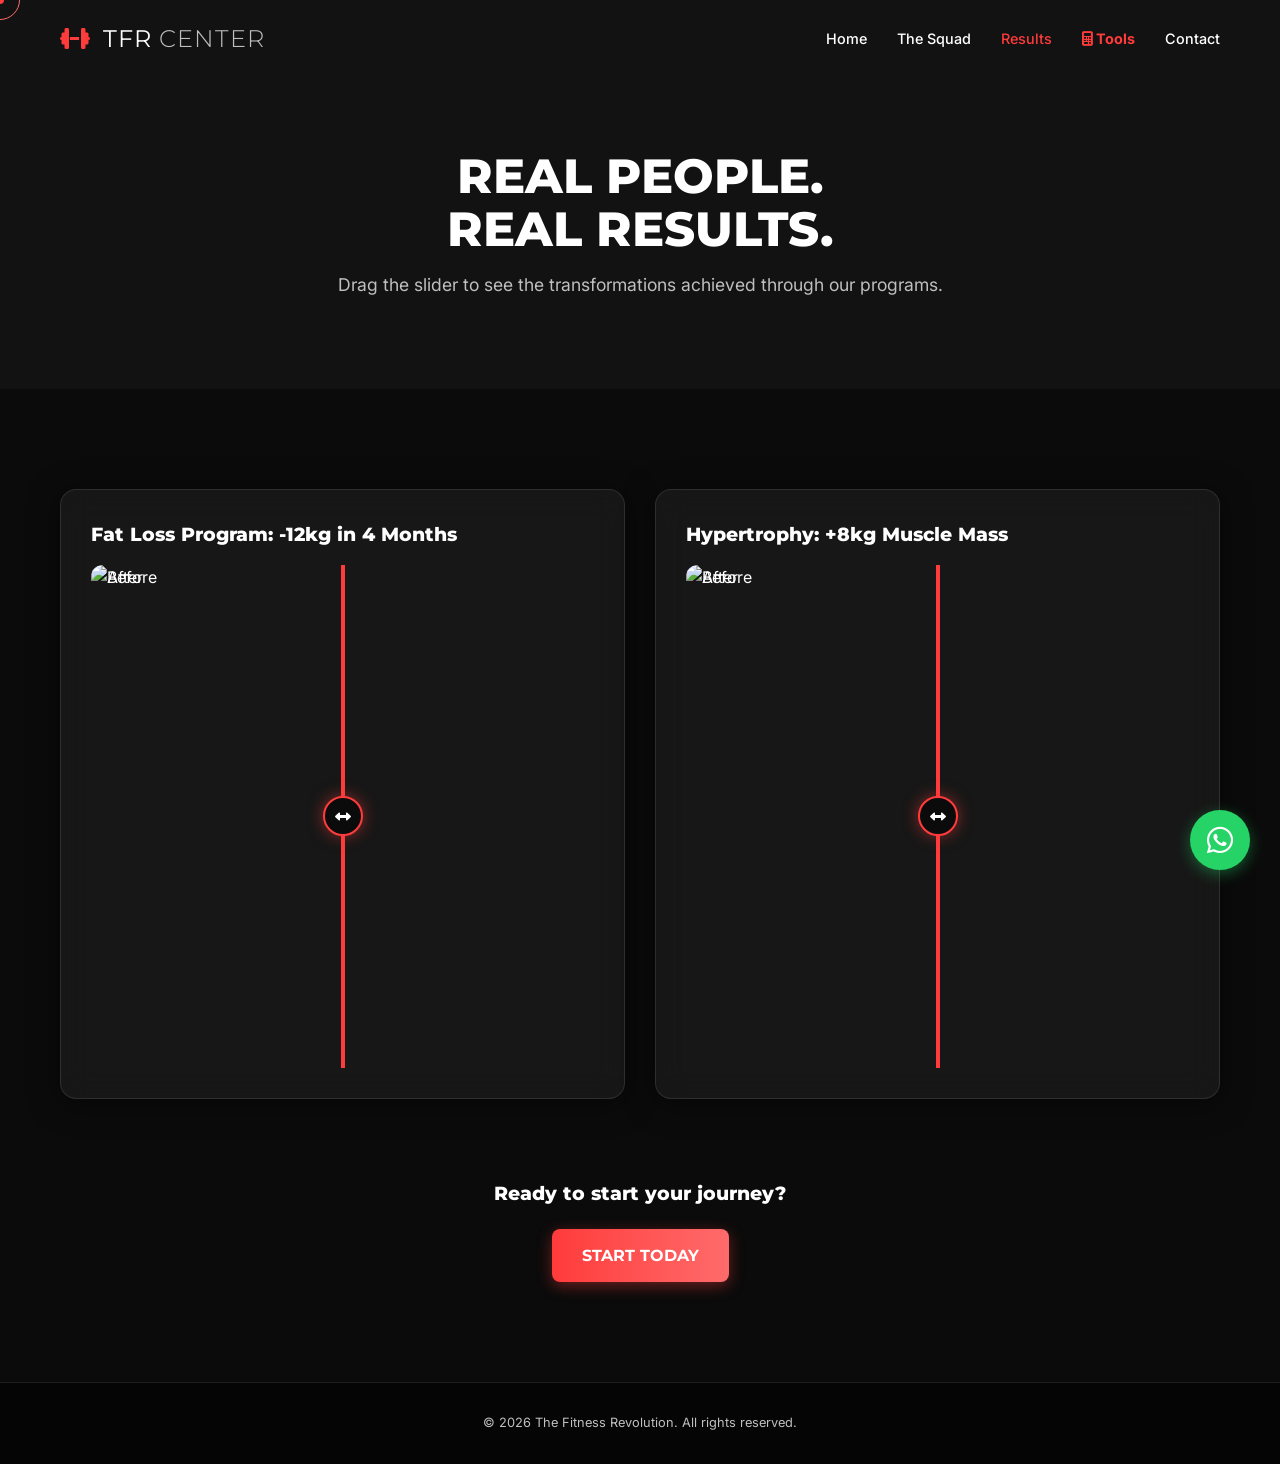
==== results.html @ 2350c52a "Add files via upload" ====
<!DOCTYPE html>
<html lang="en">
<head>
    <meta charset="UTF-8">
    <meta name="viewport" content="width=device-width, initial-scale=1.0">
    <title>Transformations | The Fitness Revolution</title>
    <link href="https://fonts.googleapis.com/css2?family=Inter:wght@300;400;500&family=Montserrat:wght@500;700;800;900&display=swap" rel="stylesheet">
    <link rel="stylesheet" href="https://cdnjs.cloudflare.com/ajax/libs/font-awesome/6.4.0/css/all.min.css">
    <link href="https://unpkg.com/aos@2.3.1/dist/aos.css" rel="stylesheet">
    
    <style>
        /* --- Base Setup --- */
        :root {
            --bg-primary: #0B0B0B; --bg-secondary: #121212;
            --accent: #FF3B3B; --accent-sec: #FF6B6B;
            --glass-bg: rgba(255, 255, 255, 0.05); --glass-border: rgba(255, 255, 255, 0.1);
            --text-main: #FFFFFF; --text-sec: #BFBFBF;
            --font-heading: 'Montserrat', sans-serif; --font-body: 'Inter', sans-serif;
        }
        * { margin: 0; padding: 0; box-sizing: border-box; }
        html { scroll-behavior: smooth; cursor: none; }
        body { background-color: var(--bg-primary); color: var(--text-main); font-family: var(--font-body); overflow-x: hidden; line-height: 1.6; }
        
        /* --- Custom Cursor --- */
        .cursor-dot { width: 8px; height: 8px; background-color: var(--accent); border-radius: 50%; position: fixed; top: 0; left: 0; pointer-events: none; z-index: 9999; transform: translate(-50%, -50%); }
        .cursor-glow { width: 40px; height: 40px; border: 1px solid var(--accent-sec); border-radius: 50%; position: fixed; top: 0; left: 0; pointer-events: none; z-index: 9998; transform: translate(-50%, -50%); transition: width 0.2s, height 0.2s, background 0.2s; }
        .cursor-hover { width: 60px; height: 60px; background: rgba(255, 59, 59, 0.1); }

        /* --- Typography & Layout --- */
        h1, h2, h3, h4 { font-family: var(--font-heading); font-weight: 800; }
        .text-gradient { background: linear-gradient(90deg, var(--accent), var(--accent-sec)); -webkit-background-clip: text; -webkit-text-fill-color: transparent; }
        .container { max-width: 1200px; margin: 0 auto; padding: 0 20px; }
        .section { padding: 100px 0; }
        .bg-darker { background-color: var(--bg-secondary); }
        .grid-2 { display: grid; grid-template-columns: repeat(auto-fit, minmax(300px, 1fr)); gap: 30px; }
        
        /* --- UI Elements --- */
        .glass-panel { background: var(--glass-bg); backdrop-filter: blur(16px); -webkit-backdrop-filter: blur(16px); border: 1px solid var(--glass-border); border-radius: 16px; padding: 30px; box-shadow: 0 4px 30px rgba(0, 0, 0, 0.5); }
        .btn { display: inline-block; padding: 14px 30px; font-family: var(--font-heading); font-weight: 700; text-transform: uppercase; text-decoration: none; border-radius: 8px; cursor: none; transition: all 0.3s ease; text-align: center; }
        .btn-primary { background: linear-gradient(90deg, var(--accent), var(--accent-sec)); color: #fff; border: none; box-shadow: 0 4px 15px rgba(255, 59, 59, 0.4); }
        .btn-primary:hover { box-shadow: 0 6px 25px rgba(255, 59, 59, 0.6); transform: scale(1.02); }
        .btn-outline { background: transparent; color: #fff; border: 1px solid var(--accent); }
        .btn-outline:hover { background: var(--accent); color: #fff; }

        /* --- Navbar & Footer --- */
        .navbar { position: fixed; top: 0; left: 0; width: 100%; padding: 20px 0; z-index: 1000; transition: all 0.4s ease; }
        .navbar.scrolled { padding: 15px 0; background: rgba(11, 11, 11, 0.9); backdrop-filter: blur(20px); border-bottom: 1px solid var(--glass-border); }
        .nav-container { max-width: 1200px; margin: 0 auto; padding: 0 20px; display: flex; justify-content: space-between; align-items: center; }
        .logo { font-family: var(--font-heading); font-size: 1.5rem; color: #fff; text-decoration: none; letter-spacing: 1px; }
        .logo i { color: var(--accent); margin-right: 5px; }
        .logo span { font-weight: 300; color: var(--text-sec); }
        .nav-links { display: flex; list-style: none; gap: 30px; }
        .nav-links a { color: #fff; text-decoration: none; font-size: 0.9rem; font-weight: 500; position: relative; padding-bottom: 5px; }
        .nav-links a::after { content: ''; position: absolute; bottom: 0; left: 0; width: 0%; height: 2px; background: var(--accent); transition: width 0.3s ease; }
        .nav-links a:hover::after { width: 100%; }
        .highlight-link { color: var(--accent) !important; font-weight: 700 !important; }
        .highlight-link::after { display: none; }
        .floating-wa { position: fixed; bottom: 30px; right: 30px; background: #25D366; color: #fff; width: 60px; height: 60px; border-radius: 50%; display: flex; align-items: center; justify-content: center; font-size: 30px; box-shadow: 0 4px 15px rgba(37, 211, 102, 0.4); z-index: 100; text-decoration: none; transition: transform 0.3s ease; }
        footer { background: #050505; padding: 30px 0; border-top: 1px solid var(--glass-border); text-align: center; color: var(--text-sec); font-size: 0.8rem; }

        /* --- Before & After Slider Specific UI --- */
        .section-header { text-align: center; margin-bottom: 40px; }
        .section-header h2 { font-size: 3rem; text-transform: uppercase; line-height: 1.1; margin-bottom: 15px; }
        .section-header p { color: var(--text-sec); font-size: 1.1rem; }
        
        .compare-container { position: relative; width: 100%; aspect-ratio: 1 / 1; overflow: hidden; border-radius: 12px; cursor: col-resize; }
        .compare-img { position: absolute; top: 0; left: 0; width: 100%; height: 100%; object-fit: cover; pointer-events: none; }
        .compare-before { z-index: 1; }
        .compare-after { z-index: 2; clip-path: inset(0 50% 0 0); }
        .compare-slider { position: absolute; top: 0; left: 0; width: 100%; height: 100%; opacity: 0; z-index: 4; cursor: col-resize; }
        .compare-handle { position: absolute; top: 0; left: 50%; width: 4px; height: 100%; background: var(--accent); z-index: 3; transform: translateX(-50%); pointer-events: none; }
        .compare-btn { position: absolute; top: 50%; left: 50%; transform: translate(-50%, -50%); width: 40px; height: 40px; background: var(--bg-primary); border: 2px solid var(--accent); color: #fff; border-radius: 50%; display: flex; align-items: center; justify-content: center; box-shadow: 0 0 15px rgba(255, 59, 59, 0.5); }
    </style>
</head>
<body>
    <div class="cursor-glow"></div>
    <div class="cursor-dot"></div>
    <a href="https://wa.me/919733071972" target="_blank" class="floating-wa"><i class="fab fa-whatsapp"></i></a>

    <nav class="navbar scrolled" id="navbar">
        <div class="nav-container">
            <a href="index.html" class="logo"><i class="fas fa-dumbbell"></i> TFR <span>CENTER</span></a>
            <ul class="nav-links">
                <li><a href="index.html">Home</a></li>
                <li><a href="squad.html">The Squad</a></li>
                <li><a href="results.html" style="color: var(--accent);">Results</a></li>
                <li><a href="index.html#tools" class="highlight-link"><i class="fas fa-calculator"></i> Tools</a></li>
                <li><a href="index.html#contact">Contact</a></li>
            </ul>
        </div>
    </nav>

    <section class="section bg-darker" style="padding-top: 150px; padding-bottom: 50px;">
        <div class="container section-header" data-aos="fade-up">
            <h2>REAL PEOPLE. <br><span>REAL RESULTS.</span></h2>
            <p>Drag the slider to see the transformations achieved through our programs.</p>
        </div>
    </section>

    <section class="section">
        <div class="container">
            <div class="grid-2">
                <div class="glass-panel" data-aos="fade-up">
                    <h3 style="margin-bottom: 15px;">Fat Loss Program: -12kg in 4 Months</h3>
                    <div class="compare-container">
                        <img src="https://images.unsplash.com/photo-1574680096145-d05b474e2155?q=80&w=800&auto=format&fit=crop" class="compare-img compare-before" alt="Before">
                        <img src="https://images.unsplash.com/photo-1583454110551-21f2fa2afe61?q=80&w=800&auto=format&fit=crop" class="compare-img compare-after" alt="After">
                        <input type="range" min="0" max="100" value="50" class="compare-slider">
                        <div class="compare-handle"><div class="compare-btn"><i class="fas fa-arrows-alt-h"></i></div></div>
                    </div>
                </div>

                <div class="glass-panel" data-aos="fade-up" data-aos-delay="100">
                    <h3 style="margin-bottom: 15px;">Hypertrophy: +8kg Muscle Mass</h3>
                    <div class="compare-container">
                        <img src="https://images.unsplash.com/photo-1534438327276-14e5300c3a48?q=80&w=800&auto=format&fit=crop" class="compare-img compare-before" alt="Before">
                        <img src="https://images.unsplash.com/photo-1581009146145-b5ef050c2e1e?q=80&w=800&auto=format&fit=crop" class="compare-img compare-after" alt="After">
                        <input type="range" min="0" max="100" value="50" class="compare-slider">
                        <div class="compare-handle"><div class="compare-btn"><i class="fas fa-arrows-alt-h"></i></div></div>
                    </div>
                </div>
            </div>
            
            <div style="text-align: center; margin-top: 80px;" data-aos="fade-up">
                <h3 style="margin-bottom: 20px;">Ready to start your journey?</h3>
                <a href="index.html#contact" class="btn btn-primary">START TODAY</a>
            </div>
        </div>
    </section>

    <footer>
        <div class="container">
            <p>© 2026 The Fitness Revolution. All rights reserved.</p>
        </div>
    </footer>

    <script src="https://unpkg.com/aos@2.3.1/dist/aos.js"></script>
    <script>
        // --- Init Scroll Animations ---
        AOS.init({ once: true, offset: 100, duration: 800, easing: 'ease-out-cubic' });

        // --- Custom Cursor Logic ---
        const cursorDot = document.querySelector('.cursor-dot');
        const cursorGlow = document.querySelector('.cursor-glow');
        window.addEventListener('mousemove', (e) => {
            cursorDot.style.left = `${e.clientX}px`; cursorDot.style.top = `${e.clientY}px`;
            cursorGlow.animate({ left: `${e.clientX}px`, top: `${e.clientY}px` }, { duration: 500, fill: "forwards" });
        });
        document.querySelectorAll('a, button, input').forEach(el => {
            el.addEventListener('mouseenter', () => cursorGlow.classList.add('cursor-hover'));
            el.addEventListener('mouseleave', () => cursorGlow.classList.remove('cursor-hover'));
        });

        // --- Navbar Scroll ---
        const navbar = document.getElementById('navbar');
        window.addEventListener('scroll', () => {
            if (window.scrollY > 50) navbar.classList.add('scrolled');
            else navbar.classList.remove('scrolled');
        });

        // --- Interactive Slider Logic ---
        const compareContainers = document.querySelectorAll('.compare-container');
        compareContainers.forEach(container => {
            const slider = container.querySelector('.compare-slider');
            const afterImg = container.querySelector('.compare-after');
            const handle = container.querySelector('.compare-handle');

            slider.addEventListener('input', (e) => {
                const value = e.target.value;
                afterImg.style.clipPath = `inset(0 ${100 - value}% 0 0)`;
                handle.style.left = `${value}%`;
            });
        });
    </script>
</body>
</html>
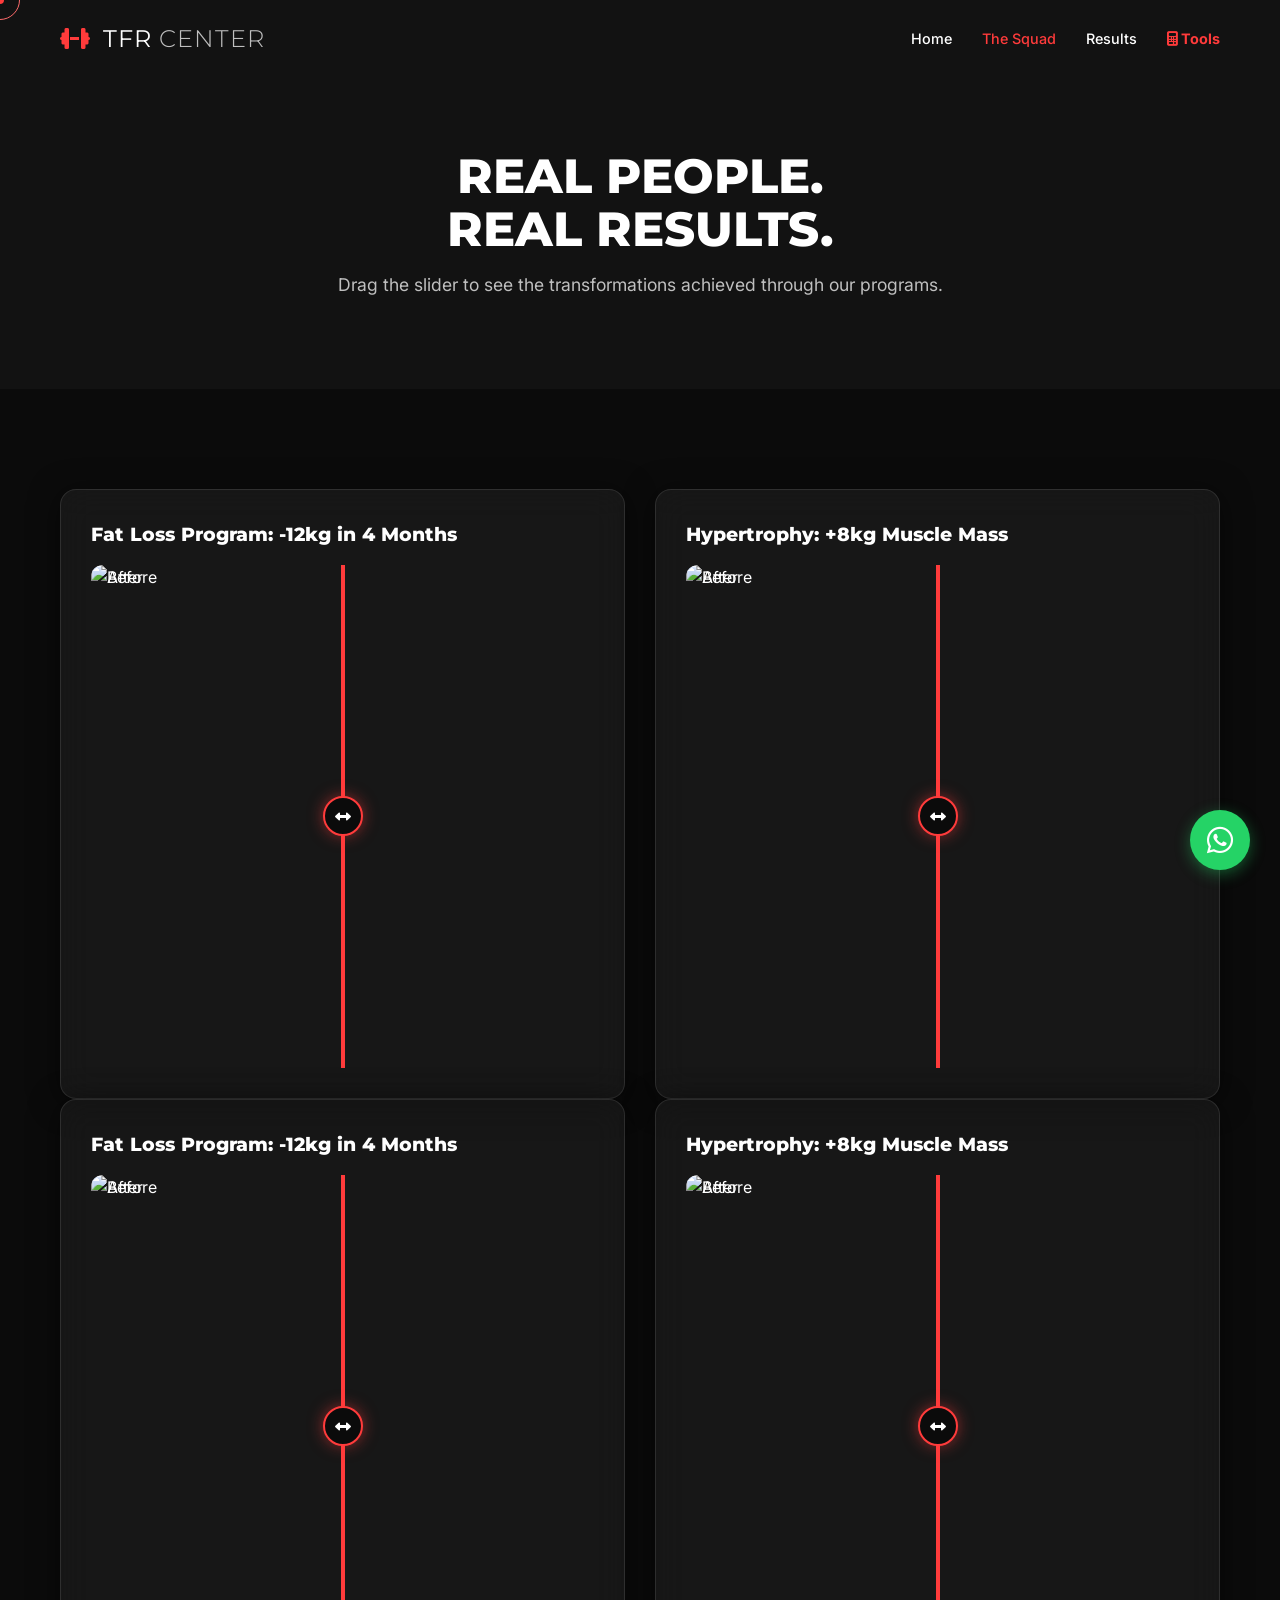
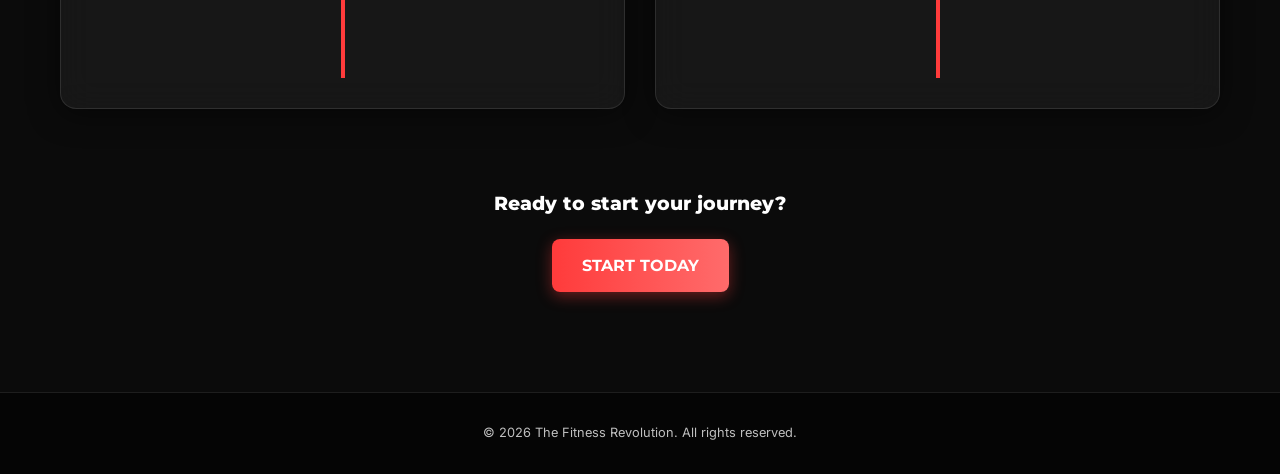
==== commit 02efd3b7: "Add files via upload" ====
--- a/results.html
+++ b/results.html
@@ -70,6 +70,48 @@
         .compare-slider { position: absolute; top: 0; left: 0; width: 100%; height: 100%; opacity: 0; z-index: 4; cursor: col-resize; }
         .compare-handle { position: absolute; top: 0; left: 50%; width: 4px; height: 100%; background: var(--accent); z-index: 3; transform: translateX(-50%); pointer-events: none; }
         .compare-btn { position: absolute; top: 50%; left: 50%; transform: translate(-50%, -50%); width: 40px; height: 40px; background: var(--bg-primary); border: 2px solid var(--accent); color: #fff; border-radius: 50%; display: flex; align-items: center; justify-content: center; box-shadow: 0 0 15px rgba(255, 59, 59, 0.5); }
+        /* --- Mobile Responsive Navbar --- */
+        .hamburger { display: none; font-size: 1.5rem; color: #fff; cursor: pointer; }
+        
+        @media (max-width: 768px) {
+            .hamburger { display: block; }
+            .nav-links { 
+                display: none; /* Hide links by default on mobile */
+            }
+            .nav-links.active {
+                display: flex;
+                flex-direction: column;
+                position: absolute;
+                top: 100%; left: 0; width: 100%;
+                background: rgba(11, 11, 11, 0.95);
+                backdrop-filter: blur(15px);
+                padding: 20px 0;
+                text-align: center;
+                gap: 20px;
+                border-bottom: 1px solid var(--glass-border);
+            }
+            /* Make the logo a bit smaller on mobile so it fits better */
+            .logo { font-size: 1.2rem; }
+        }
+        @media (max-width: 768px) {
+            .hamburger { display: block; }
+            /* The !important tag forces the browser to obey this rule */
+            .nav-links, .nav-buttons { display: none !important; }
+            
+            .nav-links.active {
+                display: flex !important;
+                flex-direction: column;
+                position: absolute;
+                top: 100%; left: 0; width: 100%;
+                background: rgba(11, 11, 11, 0.95);
+                backdrop-filter: blur(15px);
+                padding: 20px 0;
+                text-align: center;
+                gap: 20px;
+                border-bottom: 1px solid var(--glass-border);
+            }
+            .logo { font-size: 1.2rem; }
+        }
     </style>
 </head>
 <body>
@@ -82,11 +124,13 @@
             <a href="index.html" class="logo"><i class="fas fa-dumbbell"></i> TFR <span>CENTER</span></a>
             <ul class="nav-links">
                 <li><a href="index.html">Home</a></li>
-                <li><a href="squad.html">The Squad</a></li>
-                <li><a href="results.html" style="color: var(--accent);">Results</a></li>
+                <li><a href="squad.html" style="color: var(--accent);">The Squad</a></li>
+                <li><a href="results.html">Results</a></li>
                 <li><a href="index.html#tools" class="highlight-link"><i class="fas fa-calculator"></i> Tools</a></li>
-                <li><a href="index.html#contact">Contact</a></li>
             </ul>
+            
+            <div class="hamburger"><i class="fas fa-bars"></i></div>
+            
         </div>
     </nav>
 
@@ -120,7 +164,27 @@
                     </div>
                 </div>
             </div>
-            
+            <div class="grid-2">
+                <div class="glass-panel" data-aos="fade-up">
+                    <h3 style="margin-bottom: 15px;">Fat Loss Program: -12kg in 4 Months</h3>
+                    <div class="compare-container">
+                        <img src="https://images.unsplash.com/photo-1574680096145-d05b474e2155?q=80&w=800&auto=format&fit=crop" class="compare-img compare-before" alt="Before">
+                        <img src="https://images.unsplash.com/photo-1583454110551-21f2fa2afe61?q=80&w=800&auto=format&fit=crop" class="compare-img compare-after" alt="After">
+                        <input type="range" min="0" max="100" value="50" class="compare-slider">
+                        <div class="compare-handle"><div class="compare-btn"><i class="fas fa-arrows-alt-h"></i></div></div>
+                    </div>
+                </div>
+
+                <div class="glass-panel" data-aos="fade-up" data-aos-delay="100">
+                    <h3 style="margin-bottom: 15px;">Hypertrophy: +8kg Muscle Mass</h3>
+                    <div class="compare-container">
+                        <img src="https://images.unsplash.com/photo-1534438327276-14e5300c3a48?q=80&w=800&auto=format&fit=crop" class="compare-img compare-before" alt="Before">
+                        <img src="https://images.unsplash.com/photo-1581009146145-b5ef050c2e1e?q=80&w=800&auto=format&fit=crop" class="compare-img compare-after" alt="After">
+                        <input type="range" min="0" max="100" value="50" class="compare-slider">
+                        <div class="compare-handle"><div class="compare-btn"><i class="fas fa-arrows-alt-h"></i></div></div>
+                    </div>
+                </div>
+            </div>
             <div style="text-align: center; margin-top: 80px;" data-aos="fade-up">
                 <h3 style="margin-bottom: 20px;">Ready to start your journey?</h3>
                 <a href="index.html#contact" class="btn btn-primary">START TODAY</a>
@@ -171,6 +235,15 @@
                 handle.style.left = `${value}%`;
             });
         });
+        // --- Mobile Menu Toggle ---
+        const hamburger = document.querySelector('.hamburger');
+        const navLinks = document.querySelector('.nav-links');
+        
+        if(hamburger) {
+            hamburger.addEventListener('click', () => {
+                navLinks.classList.toggle('active');
+            });
+        }
     </script>
 </body>
 </html>
